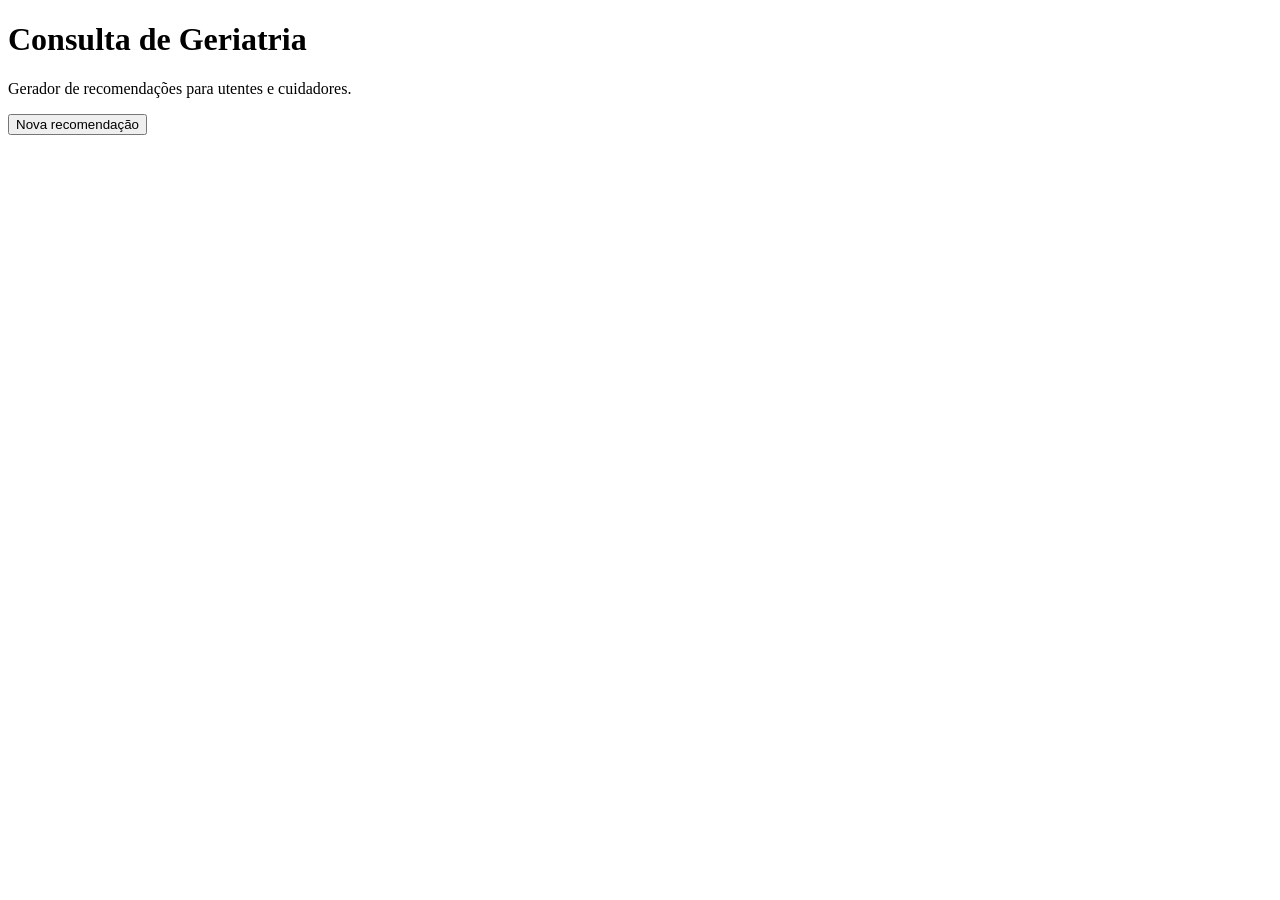
==== index.html @ 4fd85d4e "Primeira versão da aplicação" ====
<!DOCTYPE html>
<html lang="pt">
<head>
    <meta charset="UTF-8">
    <meta name="viewport" content="width=device-width, initial-scale=1.0">
    <title>Consulta de Geriatria</title>
</head>

<body>

<h1>Consulta de Geriatria</h1>

<p>
Gerador de recomendações para utentes e cuidadores.
</p>

<button>
Nova recomendação
</button>

</body>
</html>
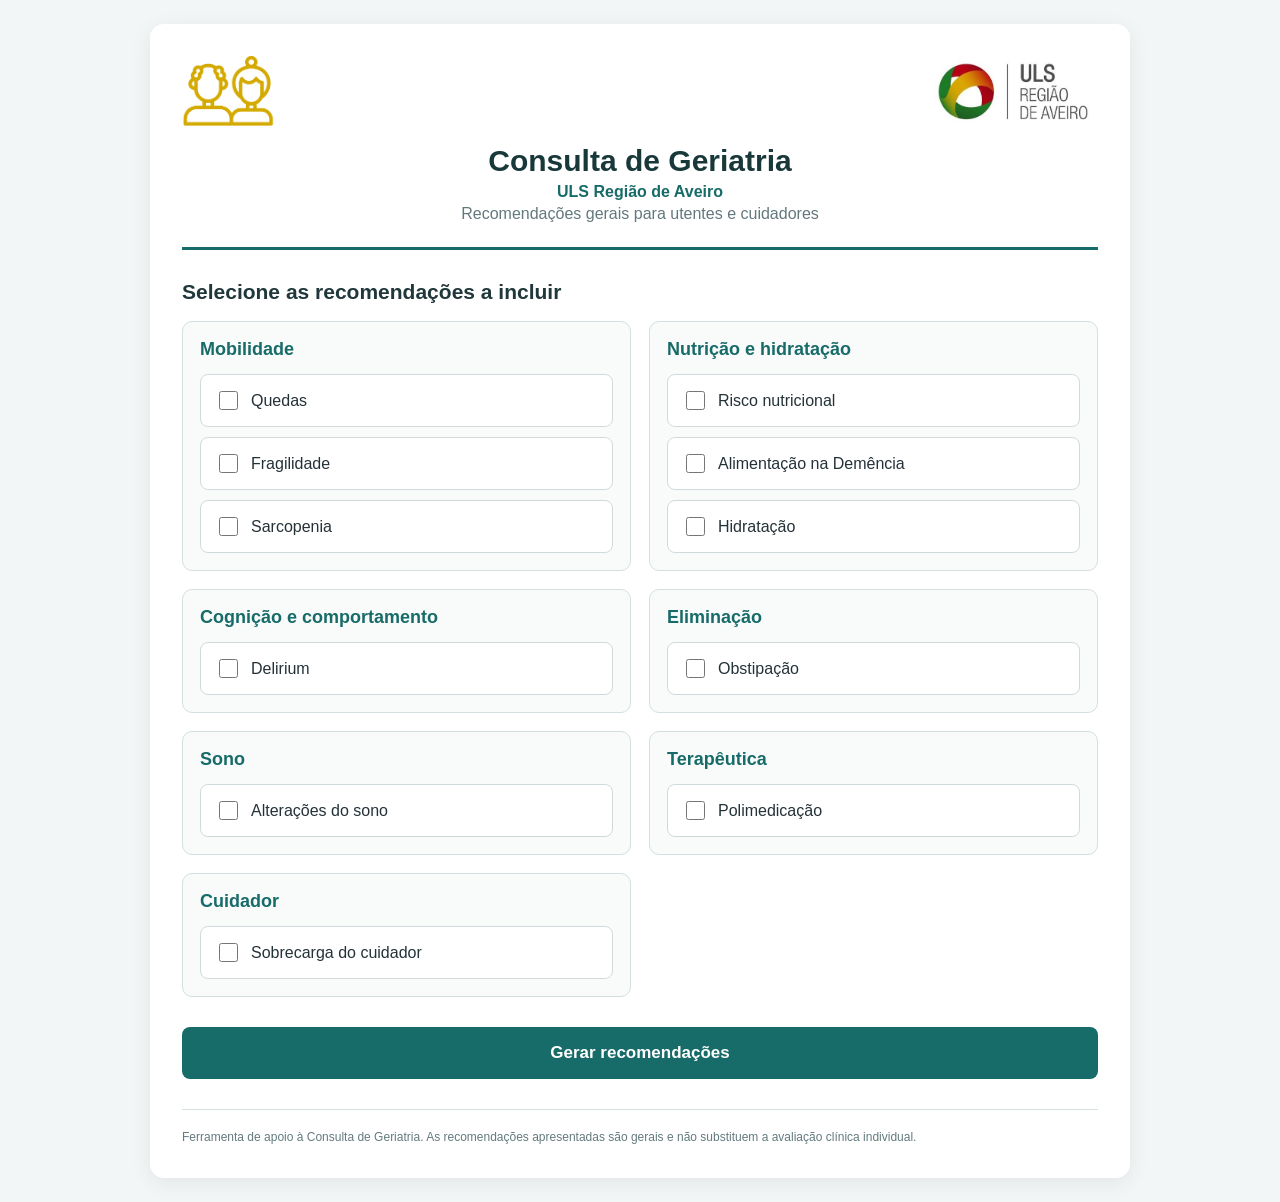
==== commit 9f1727ac: "Versão provisória 1.0" ====
--- a/index.html
+++ b/index.html
@@ -1,22 +1,268 @@
 <!DOCTYPE html>
-<html lang="pt">
+<html lang="pt-PT">
+
 <head>
-    <meta charset="UTF-8">
-    <meta name="viewport" content="width=device-width, initial-scale=1.0">
-    <title>Consulta de Geriatria</title>
+  <meta charset="UTF-8">
+
+  <meta
+    name="viewport"
+    content="width=device-width, initial-scale=1.0"
+  >
+
+  <title>Consulta de Geriatria — ULS Região de Aveiro</title>
+
+  <link rel="stylesheet" href="style.css">
 </head>
 
 <body>
 
-<h1>Consulta de Geriatria</h1>
-
-<p>
-Gerador de recomendações para utentes e cuidadores.
-</p>
-
-<button>
-Nova recomendação
-</button>
+  <main class="aplicacao">
+
+    <!-- CABEÇALHO DA APLICAÇÃO -->
+    
+<header class="cabecalho-app">
+
+  <div class="logos-app">
+
+    <img
+      src="imagens/geriatria-sem-texto.png"
+      alt="Consulta de Geriatria"
+      class="logo-consulta-app"
+    >
+
+    <img
+      src="imagens/logo-ulsra.jpg"
+      alt="ULS Região de Aveiro"
+      class="logo-ulsra-app"
+    >
+
+  </div>
+
+  <div class="texto-cabecalho-app">
+
+    <h1>Consulta de Geriatria</h1>
+
+    <p class="uls-texto">
+      ULS Região de Aveiro
+    </p>
+
+    <p class="subtitulo">
+      Recomendações gerais para utentes e cuidadores
+    </p>
+
+  </div>
+
+</header>
+
+
+    <!-- ZONA DE SELEÇÃO -->
+    <div class="zona-selecao">
+
+  
+      <section>
+
+        <h2>
+          Selecione as recomendações a incluir
+        </h2>
+
+
+        <div class="grelha-areas">
+
+          <!-- MOBILIDADE -->
+          <div class="area-selecao">
+
+            <h3>Mobilidade</h3>
+
+            <label class="tema-selecao">
+              <input
+                type="checkbox"
+                value="quedas"
+              >
+              <span>Quedas</span>
+            </label>
+
+            <label class="tema-selecao">
+              <input
+                type="checkbox"
+                value="fragilidade"
+              >
+              <span>Fragilidade</span>
+            </label>
+
+            <label class="tema-selecao">
+              <input
+                type="checkbox"
+                value="sarcopenia"
+              >
+              <span>Sarcopenia</span>
+            </label>
+
+          </div>
+
+
+          <!-- NUTRIÇÃO -->
+          <div class="area-selecao">
+
+            <h3>Nutrição e hidratação</h3>
+
+            <label class="tema-selecao">
+              <input
+                type="checkbox"
+                value="nutricao"
+              >
+              <span>Risco nutricional</span>
+            </label>
+
+            <label class="tema-selecao">
+    <input
+        type="checkbox"
+        value="alimentacao-demencia"
+    >
+    <span>Alimentação na Demência</span>
+</label>
+
+
+            <label class="tema-selecao">
+              <input
+                type="checkbox"
+                value="hidratacao"
+              >
+              <span>Hidratação</span>
+            </label>
+
+          </div>
+
+          <!-- COGNIÇÃO E COMPORTAMENTO -->
+<div class="area-selecao">
+
+  <h3>Cognição e comportamento</h3>
+
+  <label class="tema-selecao">
+    <input
+      type="checkbox"
+      value="delirium"
+    >
+    <span>Delirium</span>
+  </label>
+
+</div>
+
+          <!-- ELIMINAÇÃO -->
+          <div class="area-selecao">
+
+            <h3>Eliminação</h3>
+
+            <label class="tema-selecao">
+              <input
+                type="checkbox"
+                value="obstipacao"
+              >
+              <span>Obstipação</span>
+            </label>
+
+          </div>
+
+
+          <!-- SONO -->
+          <div class="area-selecao">
+
+            <h3>Sono</h3>
+
+            <label class="tema-selecao">
+              <input
+                type="checkbox"
+                value="sono"
+              >
+              <span>Alterações do sono</span>
+            </label>
+
+          </div>
+
+
+          <!-- TERAPÊUTICA -->
+          <div class="area-selecao">
+
+            <h3>Terapêutica</h3>
+
+            <label class="tema-selecao">
+              <input
+                type="checkbox"
+                value="polimedicacao"
+              >
+              <span>Polimedicação</span>
+            </label>
+
+          </div>
+
+
+          <!-- CUIDADOR -->
+          <div class="area-selecao">
+
+            <h3>Cuidador</h3>
+
+            <label class="tema-selecao">
+              <input
+                type="checkbox"
+                value="sobrecarga"
+              >
+              <span>Sobrecarga do cuidador</span>
+            </label>
+
+          </div>
+
+        </div>
+
+      </section>
+
+
+      <button
+        type="button"
+        id="gerar-recomendacoes"
+        class="botao-principal"
+      >
+        Gerar recomendações
+      </button>
+
+    </div>
+
+
+    <!-- DOCUMENTO GERADO -->
+    <section
+      id="resultado"
+      class="resultado oculto"
+    >
+
+      <div id="conteudo-recomendacoes"></div>
+
+      <div class="acoes-resultado">
+
+        <button
+          type="button"
+          id="imprimir"
+          class="botao-principal"
+        >
+          Imprimir / Guardar em PDF
+        </button>
+
+      </div>
+
+    </section>
+
+
+    <!-- RODAPÉ DA APP -->
+    <footer class="rodape-app">
+
+      Ferramenta de apoio à Consulta de Geriatria.
+      As recomendações apresentadas são gerais e não
+      substituem a avaliação clínica individual.
+
+    </footer>
+
+  </main>
+
+
+  <script src="script.js"></script>
 
 </body>
-</html>
+
+</html>
--- a/style.css
+++ b/style.css
@@ -0,0 +1,1086 @@
+/* ================================
+   CONFIGURAÇÃO GERAL
+================================ */
+
+* {
+  box-sizing: border-box;
+}
+
+body {
+  margin: 0;
+  padding: 24px;
+  background: #f2f6f6;
+  color: #243238;
+  font-family: Arial, Helvetica, sans-serif;
+}
+
+.aplicacao {
+  width: 100%;
+  max-width: 980px;
+  margin: 0 auto;
+  padding: 32px;
+  background: #ffffff;
+  border-radius: 14px;
+  box-shadow: 0 5px 22px rgba(0, 0, 0, 0.07);
+}
+
+
+/* ================================
+   CABEÇALHO DA APLICAÇÃO
+================================ */
+
+.cabecalho-app {
+  margin-bottom: 30px;
+  padding-bottom: 24px;
+
+  text-align: center;
+
+  border-bottom: 3px solid #176b68;
+}
+
+.logos-app {
+  display: flex;
+  align-items: center;
+  justify-content: space-between;
+
+  gap: 30px;
+
+  margin-bottom: 18px;
+}
+
+.logo-consulta-app {
+  width: 95px;
+  height: auto;
+}
+
+.logo-ulsra-app {
+  width: 170px;
+  max-height: 80px;
+
+  object-fit: contain;
+}
+
+.texto-cabecalho-app h1 {
+  margin: 0 0 5px;
+
+  font-size: 30px;
+
+  color: #18383a;
+}
+
+.uls-texto {
+  margin: 0 0 4px;
+
+  font-weight: bold;
+
+  color: #176b68;
+}
+
+.subtitulo {
+  margin: 0;
+
+  color: #63787d;
+}
+
+
+/* ================================
+   TÍTULOS
+================================ */
+
+section {
+  margin-bottom: 30px;
+}
+
+h2 {
+  margin: 0 0 17px;
+  font-size: 21px;
+  color: #20383b;
+}
+
+
+/* ================================
+   DESTINATÁRIO
+================================ */
+
+.opcoes-destinatario {
+  display: flex;
+  flex-wrap: wrap;
+  gap: 12px;
+}
+
+.opcao {
+  display: flex;
+  align-items: center;
+  gap: 10px;
+
+  min-width: 180px;
+
+  padding: 14px 18px;
+
+  background: #ffffff;
+
+  border: 1px solid #cad7da;
+  border-radius: 9px;
+
+  cursor: pointer;
+}
+
+.opcao:hover {
+  border-color: #176b68;
+  background: #f5fbfa;
+}
+
+
+/* ================================
+   ÁREAS DE SELEÇÃO
+================================ */
+
+.grelha-areas {
+  display: grid;
+  grid-template-columns: repeat(2, minmax(0, 1fr));
+  gap: 18px;
+}
+
+.area-selecao {
+  padding: 17px;
+
+  background: #f9fbfb;
+
+  border: 1px solid #d4dfe1;
+  border-radius: 10px;
+}
+
+.area-selecao h3 {
+  margin: 0 0 14px;
+
+  color: #176b68;
+  font-size: 18px;
+}
+
+.tema-selecao {
+  display: flex;
+  align-items: center;
+  gap: 10px;
+
+  margin-bottom: 10px;
+  padding: 13px 14px;
+
+  background: #ffffff;
+
+  border: 1px solid #d0dadd;
+  border-radius: 8px;
+
+  cursor: pointer;
+}
+
+.tema-selecao:last-child {
+  margin-bottom: 0;
+}
+
+.tema-selecao:hover {
+  border-color: #176b68;
+  background: #f5fbfa;
+}
+
+input[type="checkbox"],
+input[type="radio"] {
+  width: 19px;
+  height: 19px;
+
+  accent-color: #176b68;
+}
+
+
+/* ================================
+   BOTÕES
+================================ */
+
+.botao-principal {
+  width: 100%;
+
+  padding: 16px;
+
+  border: 0;
+  border-radius: 8px;
+
+  background: #176b68;
+  color: #ffffff;
+
+  font-size: 17px;
+  font-weight: bold;
+
+  cursor: pointer;
+}
+
+.botao-principal:hover {
+  background: #105653;
+}
+
+
+/* ================================
+   RESULTADO / DOCUMENTO
+================================ */
+
+.resultado {
+  margin-top: 34px;
+  padding: 30px;
+
+  border: 1px solid #d2dddf;
+  border-radius: 10px;
+
+  background: #ffffff;
+}
+
+.oculto {
+  display: none;
+}
+
+
+/* ================================
+   CABEÇALHO DO DOCUMENTO
+================================ */
+
+.cabecalho-documento {
+  margin-bottom: 26px;
+}
+
+.logotipos-documento {
+  display: flex;
+  justify-content: space-between;
+  align-items: center;
+
+  min-height: 70px;
+
+  margin-bottom: 12px;
+}
+
+.logo-consulta-documento {
+  width: 72px;
+  height: auto;
+}
+
+.logo-ulsra-documento {
+  width: 135px;
+  max-height: 62px;
+  object-fit: contain;
+}
+
+.titulo-documento {
+  margin: 0;
+
+  text-align: center;
+
+  color: #176b68;
+
+  font-size: 24px;
+}
+
+.identificacao-documento {
+  margin-top: 17px;
+
+  display: grid;
+  grid-template-columns: 1fr 1fr;
+
+  gap: 8px 24px;
+
+  padding: 14px 0;
+
+  border-top: 1px solid #cad8da;
+  border-bottom: 1px solid #cad8da;
+}
+
+.identificacao-documento p {
+  margin: 0;
+}
+
+
+/* ================================
+   ÁREAS DO DOCUMENTO
+================================ */
+
+.bloco-area {
+  margin-bottom: 28px;
+
+  break-inside: avoid;
+}
+
+.bloco-area h3 {
+  margin: 0 0 16px;
+
+  padding: 9px 14px;
+
+  color: white;
+  background: #176b68;
+
+  border-radius: 5px;
+
+  font-size: 18px;
+}
+
+.bloco-tema {
+  margin-bottom: 20px;
+}
+
+.bloco-tema h4 {
+  margin: 0 0 10px;
+
+  font-size: 17px;
+
+  color: #263238;
+}
+
+
+/* ================================
+   VISTOS NAS RECOMENDAÇÕES
+================================ */
+
+.bloco-tema ul {
+  margin: 0;
+
+  padding: 0;
+
+  list-style: none;
+}
+
+.bloco-tema li {
+  position: relative;
+
+  margin-bottom: 9px;
+
+  padding-left: 30px;
+
+  line-height: 1.5;
+}
+
+.bloco-tema li::before {
+  content: "✓";
+
+  position: absolute;
+
+  left: 4px;
+  top: 0;
+
+  color: #176b68;
+
+  font-size: 17px;
+  font-weight: bold;
+}
+
+
+/* ================================
+   RODAPÉ DO DOCUMENTO
+================================ */
+
+.rodape-documento {
+  margin-top: 32px;
+
+  padding-top: 16px;
+
+  border-top: 1px solid #cad8da;
+
+  color: #536a70;
+
+  font-size: 11px;
+
+  line-height: 1.5;
+}
+
+.rodape-documento-topo {
+  display: flex;
+  justify-content: space-between;
+  gap: 20px;
+}
+
+.numero-pagina {
+  white-space: nowrap;
+}
+
+.versao-documento {
+  margin-top: 8px;
+}
+
+
+/* ================================
+   OUTROS
+================================ */
+
+.acoes-resultado {
+  margin-top: 25px;
+}
+
+.rodape-app {
+  margin-top: 30px;
+
+  padding-top: 18px;
+
+  border-top: 1px solid #d4dfe1;
+
+  color: #647a7f;
+
+  font-size: 12px;
+
+  line-height: 1.5;
+}
+
+
+/* ================================
+   TABLET / TELEMÓVEL
+================================ */
+
+@media (max-width: 700px) {
+
+    .logos-app {
+  flex-direction: column;
+  gap: 14px;
+}
+
+.logo-ulsra-app {
+  width: 150px;
+}
+
+  body {
+    padding: 10px;
+  }
+
+  .aplicacao {
+    padding: 20px 15px;
+  }
+
+  .cabecalho-app {
+    flex-direction: column;
+    text-align: center;
+  }
+
+  .grelha-areas {
+    grid-template-columns: 1fr;
+  }
+
+  .opcao {
+    width: 100%;
+  }
+
+  .identificacao-documento {
+    grid-template-columns: 1fr;
+  }
+
+  .logotipos-documento {
+    flex-direction: column;
+    gap: 15px;
+  }
+
+}
+
+
+/* ================================
+   IMPRESSÃO / PDF
+================================ */
+
+@page {
+  size: A4;
+  margin: 16mm 15mm 18mm 15mm;
+}
+
+@media print {
+
+  body {
+    margin: 0;
+    padding: 0;
+
+    background: white;
+
+    color: black;
+  }
+
+  .aplicacao {
+    width: 100%;
+    max-width: none;
+
+    margin: 0;
+    padding: 0;
+
+    box-shadow: none;
+  }
+
+  .cabecalho-app,
+  .zona-selecao,
+  #gerar-recomendacoes,
+  .acoes-resultado,
+  .rodape-app {
+    display: none !important;
+  }
+
+  #resultado {
+    display: block !important;
+
+    margin: 0;
+    padding: 0;
+
+    border: 0;
+  }
+
+  .bloco-area {
+    break-inside: avoid;
+  }
+
+  .bloco-tema {
+    break-inside: avoid;
+  }
+
+  .titulo-documento,
+  .bloco-area h3 {
+    print-color-adjust: exact;
+    -webkit-print-color-adjust: exact;
+  }
+/* Melhor distribuição do conteúdo pelas páginas */
+
+.bloco-area {
+  break-inside: auto;
+  page-break-inside: auto;
+  margin-bottom: 14px;
+}
+
+.bloco-tema {
+  break-inside: auto;
+  page-break-inside: auto;
+  margin-bottom: 14px;
+}
+
+.explicacao-tema {
+  break-inside: avoid;
+  page-break-inside: avoid;
+  margin-bottom: 12px;
+}
+
+.secao-tema {
+  break-inside: avoid;
+  page-break-inside: avoid;
+  margin-bottom: 10px;
+  padding-bottom: 8px;
+}
+
+.bloco-area h3,
+.titulo-tema-principal,
+.subtitulo-tema,
+.secao-tema h5 {
+  break-after: avoid;
+  page-break-after: avoid;
+}
+
+.bloco-tema li {
+  margin-bottom: 4px;
+  line-height: 1.35;
+}
+
+.secao-tema li {
+  margin-bottom: 4px;
+  line-height: 1.35;
+}
+
+.objetivos-documento {
+  break-inside: avoid;
+  page-break-inside: avoid;
+}
+
+.rodape-documento {
+  break-inside: avoid;
+  page-break-inside: avoid;
+}
+#resultado {
+  font-size: 12.5px;
+  line-height: 1.3;
+}
+
+.cabecalho-documento {
+  margin-bottom: 14px;
+}
+
+.logotipos-documento {
+  min-height: 48px;
+  margin-bottom: 6px;
+}
+
+.logo-consulta-documento {
+  width: 55px;
+}
+
+.logo-ulsra-documento {
+  width: 105px;
+  max-height: 48px;
+}
+
+.titulo-documento {
+  font-size: 18px;
+  margin-bottom: 6px;
+}
+
+.identificacao-documento {
+  padding: 7px 0;
+  gap: 4px 18px;
+}
+
+.bloco-area {
+  margin-bottom: 10px;
+}
+
+.bloco-area h3 {
+  padding: 5px 9px;
+  margin-bottom: 8px;
+  font-size: 14px;
+}
+
+.titulo-tema-principal {
+  font-size: 16px;
+  margin-bottom: 8px;
+}
+
+.explicacao-tema {
+  padding: 8px 10px;
+  margin-bottom: 8px;
+}
+
+.explicacao-tema p {
+  margin: 4px 0 0;
+  line-height: 1.3;
+}
+
+.subtitulo-tema {
+  margin: 10px 0 7px;
+  font-size: 15px;
+}
+
+.secao-tema {
+  margin-bottom: 6px;
+  padding-bottom: 5px;
+}
+
+.secao-tema h5 {
+  margin-bottom: 4px;
+  font-size: 13px;
+}
+
+.secao-tema li {
+  margin-bottom: 2px;
+  padding-left: 22px;
+  line-height: 1.3;
+}
+
+.rodape-documento {
+  margin-top: 12px;
+  padding-top: 8px;
+}
+
+.objetivos-documento {
+  margin-top: 12px;
+}
+#resultado {
+  font-size: 12.5px;
+  line-height: 1.3;
+}
+
+.cabecalho-documento {
+  margin-bottom: 14px;
+}
+
+.logotipos-documento {
+  min-height: 48px;
+  margin-bottom: 6px;
+}
+
+.logo-consulta-documento {
+  width: 55px;
+}
+
+.logo-ulsra-documento {
+  width: 105px;
+  max-height: 48px;
+}
+
+.titulo-documento {
+  font-size: 18px;
+  margin-bottom: 6px;
+}
+
+.identificacao-documento {
+  padding: 7px 0;
+}
+
+.bloco-area {
+  margin-bottom: 10px;
+}
+
+.bloco-area h3 {
+  padding: 5px 9px;
+  margin-bottom: 8px;
+  font-size: 14px;
+}
+
+.titulo-tema-principal {
+  font-size: 16px;
+  margin-bottom: 7px;
+}
+
+.explicacao-tema {
+  padding: 8px 10px;
+  margin-bottom: 8px;
+}
+
+.subtitulo-tema {
+  margin: 9px 0 6px;
+  font-size: 14px;
+}
+
+.secao-tema {
+  margin-bottom: 5px;
+  padding-bottom: 4px;
+}
+
+.secao-tema h5 {
+  margin-bottom: 3px;
+  font-size: 13px;
+}
+
+.secao-tema li {
+  margin-bottom: 2px;
+  line-height: 1.25;
+}
+
+.rodape-documento {
+  margin-top: 10px;
+  padding-top: 7px;
+}
+/* =========================================
+   MODO COMPACTO - 2 OU MAIS TEMAS
+========================================= */
+
+/* =========================================
+   MODO COMPACTO PARA IMPRESSÃO
+   ========================================= */
+
+.tema-compacto {
+  display: block !important;
+  column-count: 2;
+  column-gap: 18px;
+}
+
+/* Títulos ficam sempre a toda a largura */
+.tema-compacto > .titulo-tema-principal,
+.tema-compacto > .explicacao-tema,
+.tema-compacto > .subtitulo-tema {
+  column-span: all;
+}
+
+/* Cada secção mantém-se junta */
+.tema-compacto > .secao-tema {
+  display: inline-block;
+  width: 100%;
+  box-sizing: border-box;
+
+  break-inside: avoid;
+  page-break-inside: avoid;
+
+  margin: 0 0 8px;
+  padding: 5px 0 7px;
+}
+
+/* Alertas */
+.tema-compacto > .secao-alerta {
+  background: #fff7f3;
+  border-left: 4px solid #b65c39;
+  padding: 8px 10px;
+  border-radius: 4px;
+}
+
+/* Checklist */
+.tema-compacto > .secao-checklist {
+  background: #f3f8f6;
+  border-left: 4px solid #176b68;
+  padding: 8px 10px;
+  border-radius: 4px;
+}
+
+/* Na checklist queremos apenas o quadrado */
+.tema-compacto > .secao-checklist li::before {
+  content: none !important;
+}
+
+.tema-compacto > .secao-checklist li {
+  padding-left: 0;
+}
+
+/* Não deixar Objetivos sozinho no fundo da página */
+.objetivos-documento {
+  break-inside: avoid !important;
+  page-break-inside: avoid !important;
+  margin-top: 12px;
+}
+
+/* Títulos ocupam sempre a largura total */
+.tema-compacto > .titulo-tema-principal,
+.tema-compacto > .explicacao-tema,
+.tema-compacto > .subtitulo-tema {
+  grid-column: 1 / -1;
+}
+
+/* Cada pequena secção ocupa uma coluna */
+.tema-compacto > .secao-tema {
+  margin: 0 0 6px;
+  padding: 5px 0 7px;
+}
+
+/* Alertas ocupam toda a largura */
+.tema-compacto > .secao-alerta {
+  grid-column: 1 / -1;
+}
+
+/* Checklist também ocupa toda a largura */
+.tema-compacto > .secao-checklist {
+  grid-column: 1 / -1;
+}
+/* Permitir que a checklist aproveite o espaço restante da página */
+
+.tema-compacto > .secao-checklist {
+  grid-column: 1 / -1;
+
+  break-inside: auto !important;
+  page-break-inside: auto !important;
+}
+
+.tema-compacto > .secao-checklist h5 {
+  break-after: avoid;
+  page-break-after: avoid;
+}
+
+.tema-compacto > .secao-checklist li {
+  break-inside: avoid;
+  page-break-inside: avoid;
+}
+/* ALERTA + CHECKLIST LADO A LADO NO MODO COMPACTO */
+
+.tema-compacto > .secao-alerta {
+  grid-column: auto;
+  background: #fff7f3;
+  border-left: 4px solid #b65c39;
+  padding: 8px 10px;
+  border-radius: 4px;
+}
+
+.tema-compacto > .secao-checklist {
+  grid-column: auto;
+  background: #f3f8f6;
+  border-left: 4px solid #176b68;
+  padding: 8px 10px;
+  border-radius: 4px;
+
+  break-inside: avoid !important;
+  page-break-inside: avoid !important;
+}
+
+.tema-compacto > .secao-alerta h5 {
+  color: #9b4d32;
+}
+
+.tema-compacto > .secao-checklist h5 {
+  color: #176b68;
+}
+
+/* retirar o visto automático da checklist */
+.tema-compacto > .secao-checklist li::before {
+  content: none !important;
+}
+
+.tema-compacto > .secao-checklist li {
+  padding-left: 0;
+}
+/* Evitar que um novo tema comece sozinho no fim da página */
+
+.bloco-area > h3 {
+  break-after: avoid;
+  page-break-after: avoid;
+}
+
+.bloco-tema > .titulo-tema-principal,
+.bloco-tema > .subtitulo-tema {
+  break-after: avoid;
+  page-break-after: avoid;
+}
+
+/* Mantém o início do tema junto */
+.bloco-tema > .subtitulo-tema + .secao-tema {
+  break-before: avoid;
+  page-break-before: avoid;
+}
+
+/* Evitar títulos isolados */
+.bloco-area,
+.bloco-tema {
+  orphans: 3;
+  widows: 3;
+}
+@media print {
+  .bloco-area {
+    break-inside: auto;
+  }
+
+  .bloco-area > h3 {
+    break-after: avoid;
+  }
+
+  .bloco-area > h3 + .bloco-tema {
+    break-before: avoid;
+  }
+}
+/* Evitar título de tema isolado no fim da página */
+
+.bloco-tema-completo > .titulo-tema-principal,
+.bloco-tema-completo > .subtitulo-tema {
+  break-after: avoid-page !important;
+  page-break-after: avoid !important;
+}
+
+.bloco-tema-completo > .subtitulo-tema + .secao-tema {
+  break-before: avoid-page !important;
+  page-break-before: avoid !important;
+}
+
+/* O início do tema deve ficar junto */
+.bloco-tema-completo {
+  orphans: 4;
+  widows: 4;
+}
+.area-eliminacao,
+.area-cognicao {
+  break-before: page;
+  page-break-before: always;
+}
+}
+
+/* =========================================
+   TEMAS CLÍNICOS COMPLETOS
+========================================= */
+
+.titulo-tema-principal {
+  margin: 0 0 16px;
+
+  color: #18383a;
+
+  font-size: 21px;
+}
+
+.explicacao-tema {
+  margin-bottom: 20px;
+
+  padding: 15px 17px;
+
+  background: #f4f8f8;
+
+  border-left: 4px solid #176b68;
+
+  border-radius: 4px;
+}
+
+.explicacao-tema strong {
+  color: #176b68;
+
+  font-size: 16px;
+}
+
+.explicacao-tema p {
+  margin: 8px 0 0;
+
+  line-height: 1.5;
+}
+
+.subtitulo-tema {
+  margin: 22px 0 16px;
+
+  color: #176b68;
+
+  font-size: 18px;
+}
+
+.secao-tema {
+  margin-bottom: 18px;
+
+  padding-bottom: 15px;
+
+  border-bottom: 1px solid #e0e7e8;
+}
+
+.secao-tema:last-child {
+  border-bottom: 0;
+}
+
+.secao-tema h5 {
+  margin: 0 0 9px;
+
+  color: #263238;
+
+  font-size: 16px;
+}
+
+.secao-tema ul {
+  margin: 0;
+
+  padding: 0;
+
+  list-style: none;
+}
+
+.secao-tema li {
+  position: relative;
+
+  margin-bottom: 7px;
+
+  padding-left: 28px;
+
+  line-height: 1.45;
+}
+
+.secao-tema li::before {
+  content: "✓";
+
+  position: absolute;
+
+  left: 3px;
+
+  color: #176b68;
+
+  font-weight: bold;
+}
+
+
+/* ALERTAS */
+
+.secao-alerta {
+  margin-top: 20px;
+
+  padding: 14px 16px;
+
+  background: #fff8f4;
+
+  border-left: 4px solid #b65c39;
+
+  border-bottom: 0;
+
+  border-radius: 4px;
+}
+
+.secao-alerta h5 {
+  color: #8d452c;
+}
+
+.secao-alerta li::before {
+  color: #b65c39;
+}
+
+@page {
+  size: A4;
+  margin: 18mm 15mm 18mm 15mm;
+
+
+  @bottom-right {
+    content: "Página " counter(page) " de " counter(pages);
+    font-size: 9pt;
+    color: #4f6f73;
+  }
+}
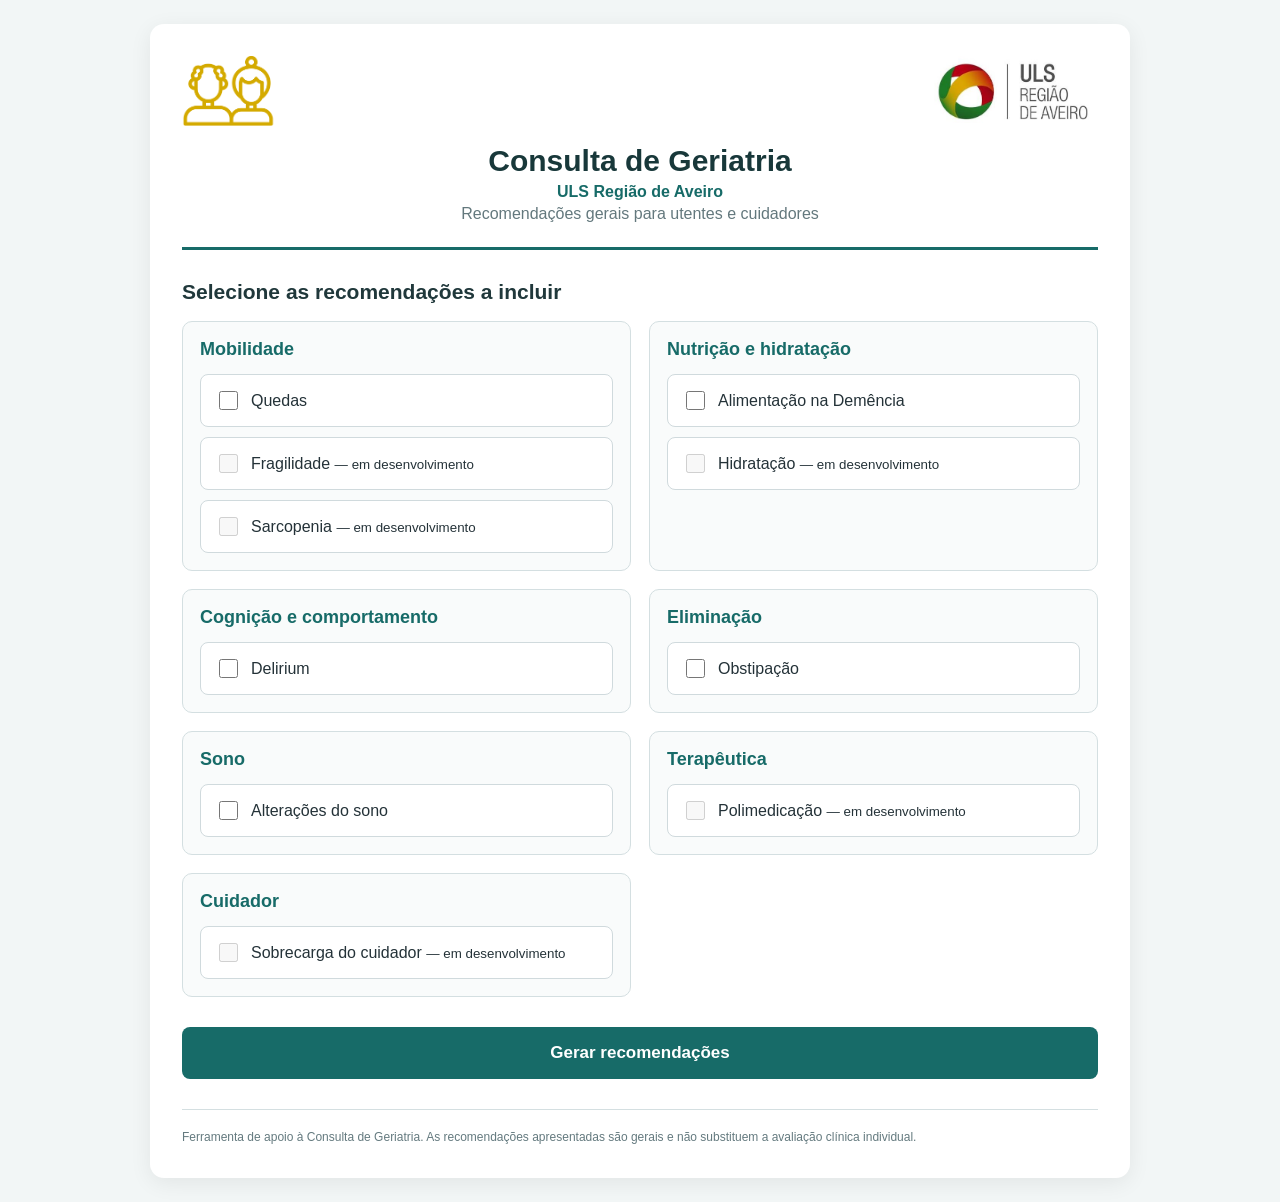
==== commit acc3e9c7: "Adicionada higiene do sono" ====
--- a/index.html
+++ b/index.html
@@ -81,21 +81,23 @@
               <span>Quedas</span>
             </label>
 
-            <label class="tema-selecao">
-              <input
-                type="checkbox"
-                value="fragilidade"
-              >
-              <span>Fragilidade</span>
-            </label>
-
-            <label class="tema-selecao">
-              <input
-                type="checkbox"
-                value="sarcopenia"
-              >
-              <span>Sarcopenia</span>
-            </label>
+            <label class="tema-selecao tema-indisponivel">
+  <input
+    type="checkbox"
+    value="fragilidade"
+    disabled
+  >
+  <span>Fragilidade <small>— em desenvolvimento</small></span>
+</label>
+
+            <label class="tema-selecao tema-indisponivel">
+  <input
+    type="checkbox"
+    value="sarcopenia"
+    disabled
+  >
+  <span>Sarcopenia <small>— em desenvolvimento</small></span>
+</label>
 
           </div>
 
@@ -104,14 +106,6 @@
           <div class="area-selecao">
 
             <h3>Nutrição e hidratação</h3>
-
-            <label class="tema-selecao">
-              <input
-                type="checkbox"
-                value="nutricao"
-              >
-              <span>Risco nutricional</span>
-            </label>
 
             <label class="tema-selecao">
     <input
@@ -122,13 +116,14 @@
 </label>
 
 
-            <label class="tema-selecao">
-              <input
-                type="checkbox"
-                value="hidratacao"
-              >
-              <span>Hidratação</span>
-            </label>
+            <label class="tema-selecao tema-indisponivel">
+  <input
+    type="checkbox"
+    value="hidratacao"
+    disabled
+  >
+  <span>Hidratação <small>— em desenvolvimento</small></span>
+</label>
 
           </div>
 
@@ -184,13 +179,14 @@
 
             <h3>Terapêutica</h3>
 
-            <label class="tema-selecao">
-              <input
-                type="checkbox"
-                value="polimedicacao"
-              >
-              <span>Polimedicação</span>
-            </label>
+            <label class="tema-selecao tema-indisponivel">
+  <input
+    type="checkbox"
+    value="polimedicacao"
+    disabled
+  >
+  <span>Polimedicação <small>— em desenvolvimento</small></span>
+</label>
 
           </div>
 
@@ -200,13 +196,14 @@
 
             <h3>Cuidador</h3>
 
-            <label class="tema-selecao">
-              <input
-                type="checkbox"
-                value="sobrecarga"
-              >
-              <span>Sobrecarga do cuidador</span>
-            </label>
+            <label class="tema-selecao tema-indisponivel">
+  <input
+    type="checkbox"
+    value="sobrecarga"
+    disabled
+  >
+  <span>Sobrecarga do cuidador <small>— em desenvolvimento</small></span>
+</label>
 
           </div>
 
--- a/style.css
+++ b/style.css
@@ -948,7 +948,8 @@
   widows: 4;
 }
 .area-eliminacao,
-.area-cognicao {
+.area-cognicao,
+.area-sono {
   break-before: page;
   page-break-before: always;
 }
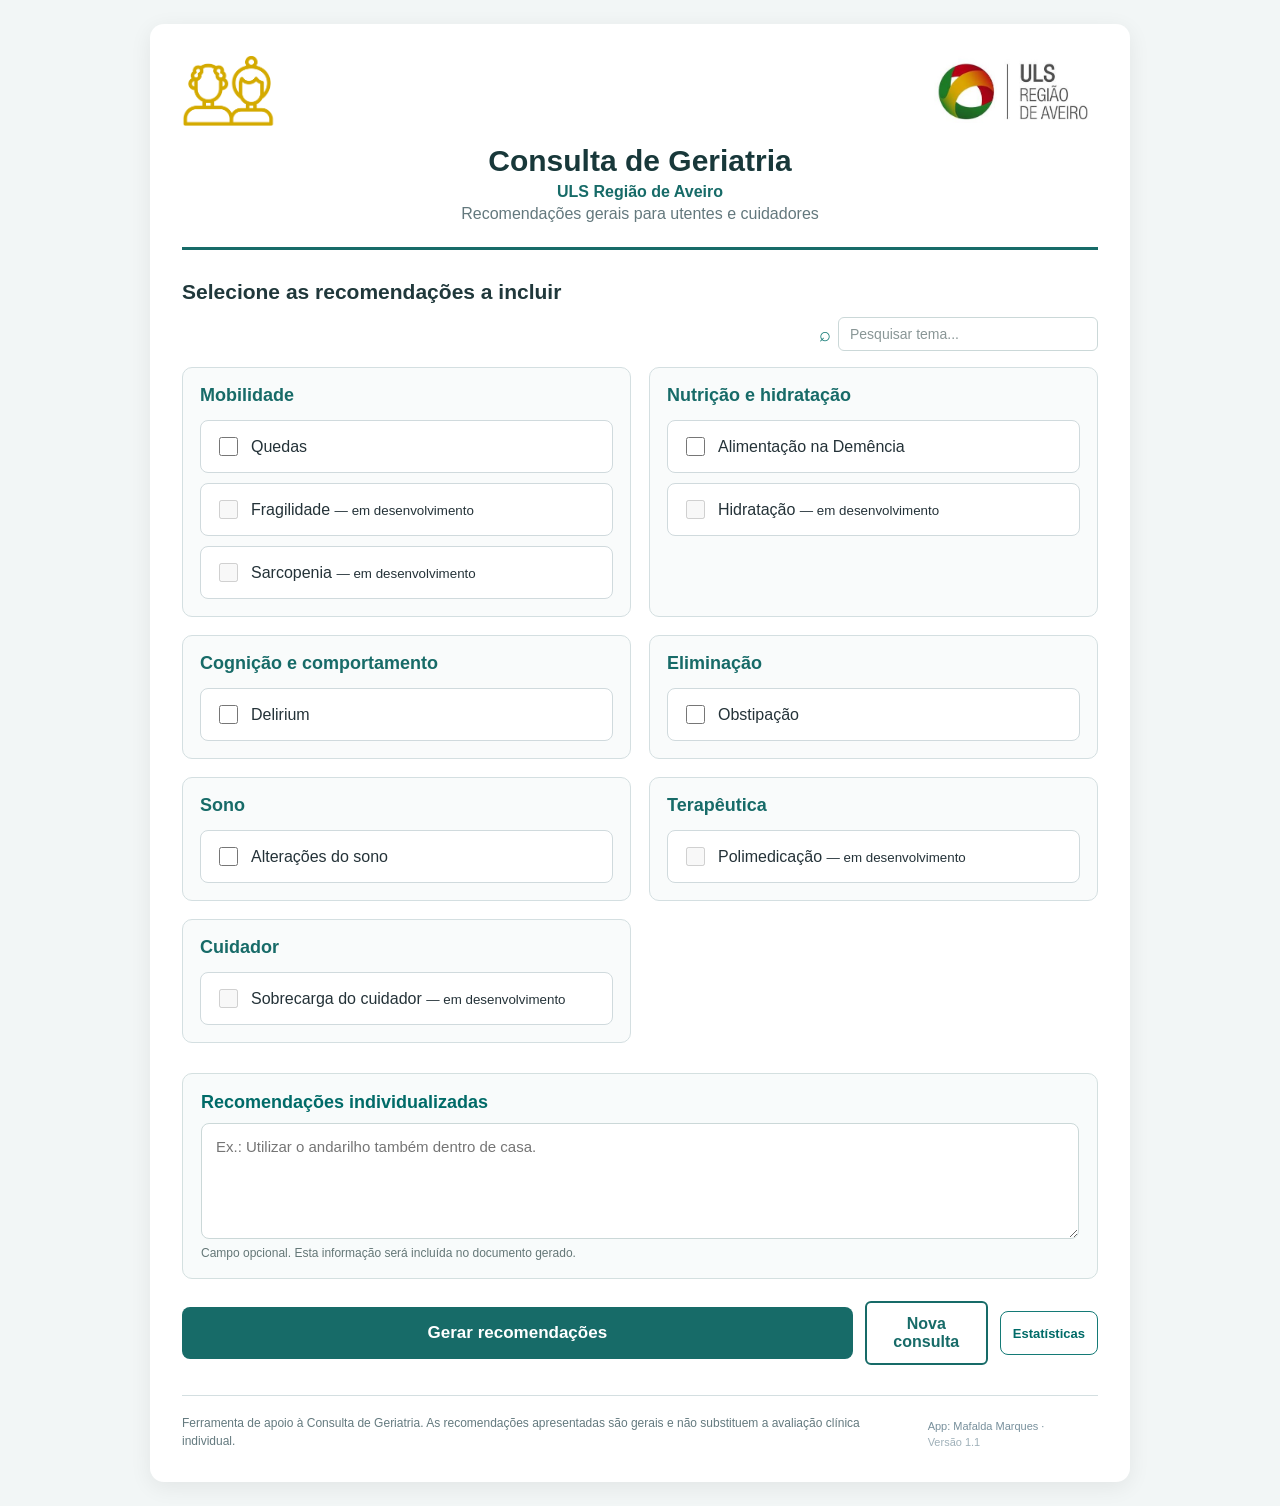
==== commit 7b1999c7: "Versão 1.1 - PWA, estatísticas e melhorias de impressão" ====
--- a/index.html
+++ b/index.html
@@ -8,6 +8,13 @@
     name="viewport"
     content="width=device-width, initial-scale=1.0"
   >
+  <link rel="manifest" href="manifest.webmanifest">
+  <link rel="icon" type="image/png" href="imagens/icon-192.png">
+
+  <meta
+    name="theme-color"
+    content="#147a76"
+  >
 
   <title>Consulta de Geriatria — ULS Região de Aveiro</title>
 
@@ -16,7 +23,11 @@
 
 <body>
 
-  <main class="aplicacao">
+  <a class="saltar-conteudo" href="#conteudo-principal">
+  Saltar para o conteúdo principal
+</a>
+
+ <main class="aplicacao" id="conteudo-principal">
 
     <!-- CABEÇALHO DA APLICAÇÃO -->
     
@@ -65,6 +76,18 @@
           Selecione as recomendações a incluir
         </h2>
 
+<div class="pesquisa-temas">
+
+  <span class="icone-pesquisa">⌕</span>
+
+  <input
+    type="search"
+    id="pesquisa-temas"
+    placeholder="Pesquisar tema..."
+    aria-label="Pesquisar tema"
+  >
+
+</div>
 
         <div class="grelha-areas">
 
@@ -86,6 +109,8 @@
     type="checkbox"
     value="fragilidade"
     disabled
+    aria-disabled="true"
+aria-label="Fragilidade — em desenvolvimento"
   >
   <span>Fragilidade <small>— em desenvolvimento</small></span>
 </label>
@@ -95,6 +120,8 @@
     type="checkbox"
     value="sarcopenia"
     disabled
+    aria-disabled="true"
+aria-label="Sarcopenia — em desenvolvimento"
   >
   <span>Sarcopenia <small>— em desenvolvimento</small></span>
 </label>
@@ -121,6 +148,8 @@
     type="checkbox"
     value="hidratacao"
     disabled
+    aria-disabled="true"
+aria-label="Hidratação — em desenvolvimento"
   >
   <span>Hidratação <small>— em desenvolvimento</small></span>
 </label>
@@ -184,6 +213,8 @@
     type="checkbox"
     value="polimedicacao"
     disabled
+    aria-disabled="true"
+aria-label="Polimedicaçao — em desenvolvimento"
   >
   <span>Polimedicação <small>— em desenvolvimento</small></span>
 </label>
@@ -201,6 +232,8 @@
     type="checkbox"
     value="sobrecarga"
     disabled
+    aria-disabled="true"
+aria-label="Sobrecarga — em desenvolvimento"
   >
   <span>Sobrecarga do cuidador <small>— em desenvolvimento</small></span>
 </label>
@@ -211,14 +244,52 @@
 
       </section>
 
-
-      <button
-        type="button"
-        id="gerar-recomendacoes"
-        class="botao-principal"
-      >
-        Gerar recomendações
-      </button>
+      <div class="recomendacao-individual">
+
+  <label for="recomendacao-individual">
+    Recomendações individualizadas
+  </label>
+
+  <textarea
+    id="recomendacao-individual"
+    rows="4"
+    placeholder="Ex.: Utilizar o andarilho também dentro de casa."
+    aria-describedby="ajuda-recomendacao-individual"
+  ></textarea>
+
+  <small id="ajuda-recomendacao-individual">
+    Campo opcional. Esta informação será incluída no documento gerado.
+  </small>
+
+</div>
+
+      <div class="acoes-selecao">
+
+  <button
+    type="button"
+    id="gerar-recomendacoes"
+    class="botao-principal"
+  >
+    Gerar recomendações
+  </button>
+
+  <button
+    type="button"
+    id="nova-consulta"
+    class="botao-secundario"
+  >
+    Nova consulta
+  </button>
+
+  <button
+  type="button"
+  id="abrir-estatisticas"
+  class="botao-estatisticas"
+>
+  Estatísticas
+</button>
+
+</div>
 
     </div>
 
@@ -227,36 +298,156 @@
     <section
       id="resultado"
       class="resultado oculto"
-    >
+      aria-live="polite"
+    >
+
+    <div class="modo-visualizacao">
+  <button
+    type="button"
+    id="modo-ecra"
+    class="modo-ativo"
+  >
+    Modo ecrã
+  </button>
+
+  <button
+    type="button"
+    id="modo-impressao"
+  >
+    Modo impressão
+  </button>
+</div>
 
       <div id="conteudo-recomendacoes"></div>
 
       <div class="acoes-resultado">
 
-        <button
-          type="button"
-          id="imprimir"
-          class="botao-principal"
-        >
-          Imprimir / Guardar em PDF
-        </button>
-
-      </div>
+  <button
+    type="button"
+    id="imprimir"
+    class="botao-principal"
+  >
+    Imprimir / Guardar em PDF
+  </button>
+
+  <button
+    type="button"
+    id="nova-consulta-resultado"
+    class="botao-secundario"
+  >
+    Nova consulta
+  </button>
+
+</div>
 
     </section>
 
+    <section
+  id="painel-estatisticas"
+  class="painel-estatisticas oculto"
+  aria-labelledby="titulo-estatisticas"
+>
+
+  <div class="cabecalho-estatisticas">
+    <h2 id="titulo-estatisticas">
+      Estatísticas da aplicação
+    </h2>
+
+    <div class="estat-periodo">
+  <label for="estat-filtro-periodo">Período:</label>
+
+  <select id="estat-filtro-periodo">
+    <option value="mes-atual">Este mês</option>
+    <option value="mes-anterior">Mês anterior</option>
+    <option value="ano-atual">Este ano</option>
+    <option value="total">Total</option>
+  </select>
+</div>
+
+    <button
+      type="button"
+      id="fechar-estatisticas"
+      class="fechar-estatisticas"
+      aria-label="Fechar estatísticas"
+    >
+      ×
+    </button>
+  </div>
+
+  <div class="resumo-estatisticas">
+
+    <div class="cartao-estatistica">
+      <span class="valor-estatistica" id="estat-total">0</span>
+      <span class="rotulo-estatistica">Documentos gerados</span>
+    </div>
+
+    <div class="cartao-estatistica">
+      <span class="valor-estatistica" id="estat-mes">0</span>
+      <span class="rotulo-estatistica">Dias com utilização</span>
+    </div>
+
+    <div class="cartao-estatistica">
+      <span class="valor-estatistica" id="estat-individualizadas">0</span>
+      <span class="rotulo-estatistica">Com recomendações individualizadas</span>
+    </div>
+
+    <div class="cartao-estatistica">
+      <span class="valor-estatistica" id="estat-tema-top">—</span>
+      <span class="rotulo-estatistica">Tema mais utilizado</span>
+    </div>
+
+  </div>
+
+  <div class="ranking-estatisticas">
+    <h3>Temas mais utilizados</h3>
+    <div id="lista-temas-estatisticas"></div>
+  </div>
+
+  <p class="nota-estatisticas">
+    Dados anónimos guardados apenas neste dispositivo.
+  </p>
+
+  <button
+  type="button"
+  id="limpar-estatisticas"
+  class="botao-limpar-estatisticas"
+>
+  Limpar dados de teste
+</button>
+
+</section>
 
     <!-- RODAPÉ DA APP -->
-    <footer class="rodape-app">
-
-      Ferramenta de apoio à Consulta de Geriatria.
-      As recomendações apresentadas são gerais e não
-      substituem a avaliação clínica individual.
-
-    </footer>
+
+   <footer class="rodape-app">
+  <span>
+    Ferramenta de apoio à Consulta de Geriatria.
+    As recomendações apresentadas são gerais e não
+    substituem a avaliação clínica individual.
+  </span>
+
+   <span class="credito-app">
+    App: Mafalda Marques · <span id="versao-app"></span>
+  </span>
+</footer>
 
   </main>
 
+  <div
+  id="aviso-atualizacao"
+  class="aviso-atualizacao oculto"
+  role="status"
+  aria-live="polite"
+>
+  <span>Está disponível uma nova versão da aplicação.</span>
+
+  <button
+    type="button"
+    id="botao-atualizar-app"
+  >
+    Atualizar agora
+  </button>
+</div>
 
   <script src="script.js"></script>
 
--- a/style.css
+++ b/style.css
@@ -470,6 +470,211 @@
 
 }
 
+/* ===============================
+   MODO DE VISUALIZAÇÃO
+   =============================== */
+
+.modo-visualizacao {
+  display: flex;
+  justify-content: flex-end;
+  align-items: center;
+
+  margin-bottom: 16px;
+}
+
+.modo-visualizacao button {
+  padding: 7px 13px;
+
+  font-family: inherit;
+  font-size: 13px;
+  font-weight: 600;
+
+  color: #147a76;
+  background: #ffffff;
+
+  border: 1px solid #147a76;
+
+  cursor: pointer;
+  transition: all 0.2s;
+}
+
+/* arredondamento apenas nas extremidades */
+.modo-visualizacao button:first-child {
+  border-radius: 6px 0 0 6px;
+}
+
+.modo-visualizacao button:last-child {
+  border-radius: 0 6px 6px 0;
+  border-left: 0;
+}
+
+/* opção atualmente selecionada */
+.modo-visualizacao button.modo-ativo {
+  color: #ffffff;
+  background: #147a76;
+}
+
+.modo-visualizacao button:hover:not(.modo-ativo) {
+  background: #f1f8f7;
+}
+
+/* ===============================
+   MODOS DE VISUALIZAÇÃO
+=============================== */
+
+/* Modo ecrã */
+body:not(.modo-impressao) #resultado {
+  max-width: 1100px;
+  margin: 0 auto;
+}
+
+/* Pré-visualização de impressão */
+body.modo-impressao {
+  background: #e9edef;
+}
+
+body.modo-impressao #resultado {
+  width: 210mm;
+  max-width: 210mm;
+  margin: 25px auto;
+  padding: 16mm 15mm 18mm 15mm;
+  box-sizing: border-box;
+  background: white;
+  box-shadow: 0 2px 12px rgba(0, 0, 0, 0.15);
+}
+/* No modo impressão, esconder ações da aplicação */
+body.modo-impressao .acoes-resultado {
+  display: none;
+}
+/* ===============================
+   RODAPÉ DO DOCUMENTO + QR CODE
+   =============================== */
+
+.rodape-documento {
+  display: flex;
+  justify-content: space-between;
+  align-items: flex-end;
+  gap: 24px;
+  margin-top: 14px;
+}
+
+.rodape-creditos {
+  flex: 1;
+  min-width: 0;
+}
+
+.rodape-qr {
+  display: flex;
+  align-items: center;
+  justify-content: flex-end;
+  gap: 10px;
+  margin-left: auto;
+  text-align: right;
+}
+
+.qr-texto {
+  display: flex;
+  flex-direction: column;
+  gap: 3px;
+  max-width: 180px;
+  font-size: 11px;
+  line-height: 1.3;
+  color: #4f6666;
+}
+
+.qr-texto strong {
+  color: #176b68;
+  font-size: 12px;
+}
+
+.qr-code {
+  width: 72px;
+  height: 72px;
+  flex: 0 0 72px;
+}
+
+.rodape-qr.oculto {
+  display: none;
+}
+
+/* ===============================
+   RECOMENDAÇÕES INDIVIDUALIZADAS
+   =============================== */
+
+.recomendacao-individual {
+  margin-top: 24px;
+  margin-bottom: 22px;
+  padding: 18px;
+  border: 1px solid #d4e0e0;
+  border-radius: 10px;
+  background: #f8fbfb;
+}
+
+.recomendacao-individual label {
+  display: block;
+  margin-bottom: 10px;
+  font-size: 18px;
+  font-weight: 700;
+  color: #006b68;
+}
+
+.recomendacao-individual textarea {
+  display: block;
+  width: 100%;
+  min-height: 90px;
+  box-sizing: border-box;
+  padding: 12px 14px;
+  border: 1px solid #cbd8d8;
+  border-radius: 8px;
+  background: #ffffff;
+  font-family: inherit;
+  font-size: 15px;
+  line-height: 1.5;
+  color: #173333;
+  resize: vertical;
+}
+
+.recomendacao-individual textarea:focus {
+  outline: none;
+  border-color: #147a76;
+}
+
+.recomendacao-individual small {
+  display: block;
+  margin-top: 7px;
+  font-size: 12px;
+  color: #647777;
+}
+
+/* ===============================
+   BLOCO INDIVIDUALIZADO - DOCUMENTO
+   =============================== */
+
+.bloco-individualizado {
+  margin-top: 16px;
+  margin-bottom: 18px;
+  padding-left: 12px;
+  border-left: 4px solid #147a76;
+}
+
+.bloco-individualizado h3 {
+  margin: 0 0 9px 0;
+  color: #006b68;
+  font-size: 17px;
+  font-weight: 700;
+}
+
+.texto-individualizado {
+  display: flex;
+  flex-direction: column;
+  gap: 6px;
+  line-height: 1.45;
+}
+
+.texto-individualizado > div {
+  break-inside: avoid;
+  page-break-inside: avoid;
+}
 
 /* ================================
    IMPRESSÃO / PDF
@@ -480,7 +685,257 @@
   margin: 16mm 15mm 18mm 15mm;
 }
 
+/* ===============================
+   ACESSIBILIDADE
+   =============================== */
+
+.saltar-conteudo {
+  position: fixed;
+  top: 10px;
+  left: 10px;
+  z-index: 9999;
+
+  padding: 10px 14px;
+  border-radius: 6px;
+
+  background: #ffffff;
+  color: #006b68;
+  border: 2px solid #006b68;
+
+  font-weight: 700;
+  text-decoration: none;
+
+  transform: translateY(-150%);
+  transition: transform 0.15s ease;
+}
+
+.saltar-conteudo:focus {
+  transform: translateY(0);
+}
+
+/* ===============================
+   BOTÃO ESTATÍSTICAS
+   =============================== */
+
+.botao-estatisticas {
+  padding: 0 12px;
+  min-height: 44px;
+
+  border: 1px solid #147a76;
+  border-radius: 8px;
+
+  background: #ffffff;
+  color: #006b68;
+
+  font: inherit;
+  font-size: 13px;
+  font-weight: 700;
+
+  cursor: pointer;
+}
+
+.botao-estatisticas:hover {
+  background: #f1f8f7;
+}
+
+
+/* ===============================
+   PAINEL DE ESTATÍSTICAS
+   =============================== */
+
+.painel-estatisticas {
+  margin-top: 24px;
+  padding: 22px;
+
+  border: 1px solid #d4e0e0;
+  border-radius: 12px;
+
+  background: #ffffff;
+}
+
+.painel-estatisticas.oculto {
+  display: none;
+}
+
+.cabecalho-estatisticas {
+  display: flex;
+  align-items: center;
+  justify-content: space-between;
+
+  margin-bottom: 20px;
+}
+
+.cabecalho-estatisticas h2 {
+  margin: 0;
+  color: #006b68;
+  font-size: 22px;
+}
+
+.fechar-estatisticas {
+  width: 36px;
+  height: 36px;
+
+  border: 1px solid #cbd8d8;
+  border-radius: 50%;
+
+  background: #ffffff;
+  color: #006b68;
+
+  font-size: 24px;
+  line-height: 1;
+  cursor: pointer;
+}
+
+.resumo-estatisticas {
+  display: grid;
+  grid-template-columns: repeat(4, 1fr);
+  gap: 14px;
+}
+
+.cartao-estatistica {
+  padding: 18px 14px;
+
+  border: 1px solid #d9e4e4;
+  border-radius: 10px;
+
+  background: #f8fbfb;
+  text-align: center;
+}
+
+.valor-estatistica {
+  display: block;
+
+  margin-bottom: 6px;
+
+  color: #147a76;
+  font-size: 28px;
+  font-weight: 700;
+}
+
+.rotulo-estatistica {
+  display: block;
+
+  color: #526969;
+  font-size: 13px;
+  line-height: 1.3;
+}
+
+.ranking-estatisticas {
+  margin-top: 24px;
+}
+
+.ranking-estatisticas h3 {
+  margin: 0 0 12px 0;
+  color: #173333;
+}
+
+.nota-estatisticas {
+  margin: 22px 0 0 0;
+
+  color: #6b7e7e;
+  font-size: 12px;
+}
+
+@media (max-width: 800px) {
+  .resumo-estatisticas {
+    grid-template-columns: repeat(2, 1fr);
+  }
+}
+
+@media (max-width: 500px) {
+  .resumo-estatisticas {
+    grid-template-columns: 1fr;
+  }
+
+  .botao-estatisticas {
+    width: 100%;
+  }
+}
+
 @media print {
+  .botao-estatisticas,
+  .painel-estatisticas,
+  .saltar-conteudo {
+    display: none !important;
+  }
+}
+
+
+@media print {
+
+  .bloco-individualizado {
+  margin-top: 4mm;
+  margin-bottom: 4mm;
+  padding-left: 3mm;
+  border-left: 1mm solid #147a76;
+
+  break-inside: avoid;
+  page-break-inside: avoid;
+}
+
+.bloco-individualizado h3 {
+  margin: 0 0 2mm 0;
+  color: #006b68;
+  font-size: 11pt;
+}
+
+.texto-individualizado {
+  gap: 1.5mm;
+  font-size: 9.5pt;
+  line-height: 1.35;
+}
+
+  .rodape-documento {
+  display: flex;
+  align-items: flex-end;
+  width: 100%;
+  gap: 6mm;
+
+  break-inside: avoid;
+  page-break-inside: avoid;
+}
+
+.rodape-creditos {
+  flex: 1 1 auto;
+  min-width: 0;
+}
+
+.rodape-qr {
+  flex: 0 0 auto;
+  margin-left: auto;
+}
+
+.rodape-qr {
+  display: flex;
+  align-items: center;
+  justify-content: flex-end;
+  gap: 3mm;
+  margin-left: auto;
+}
+
+.qr-texto {
+  max-width: 42mm;
+  font-size: 8pt;
+  line-height: 1.25;
+}
+
+.qr-texto strong {
+  font-size: 8.5pt;
+}
+
+.qr-code {
+  width: 20mm;
+  height: 20mm;
+  flex: 0 0 20mm;
+}
+
+.rodape-qr.oculto {
+  display: none !important;
+}
+
+  .modo-visualizacao {
+    display: none !important;
+  }
 
   body {
     margin: 0;
@@ -585,13 +1040,14 @@
   break-inside: avoid;
   page-break-inside: avoid;
 }
+
 #resultado {
   font-size: 12.5px;
   line-height: 1.3;
 }
 
 .cabecalho-documento {
-  margin-bottom: 14px;
+  margin-bottom: 6px;
 }
 
 .logotipos-documento {
@@ -665,8 +1121,8 @@
 }
 
 .rodape-documento {
-  margin-top: 12px;
-  padding-top: 8px;
+  margin-top: 6px;
+  padding-top: 4px;
 }
 
 .objetivos-documento {
@@ -1084,4 +1540,397 @@
     font-size: 9pt;
     color: #4f6f73;
   }
+}
+
+/* Ações da seleção */
+
+.acoes-selecao {
+  display: flex;
+  gap: 12px;
+  margin-top: 20px;
+  align-items: center;
+}
+
+.botao-secundario {
+  background: white;
+  color: #176b68;
+  border: 2px solid #176b68;
+  padding: 12px 20px;
+  border-radius: 6px;
+  font-size: 16px;
+  font-weight: 600;
+  cursor: pointer;
+}
+
+.botao-secundario:hover {
+  background: #f2f8f7;
+}
+
+@media (max-width: 600px) {
+  .acoes-selecao {
+    flex-direction: column;
+  }
+
+  .acoes-selecao button {
+    width: 100%;
+  }
+}
+
+.acoes-resultado {
+  display: flex;
+  flex-direction: column;
+  gap: 10px;
+}
+
+.acoes-resultado .botao-principal,
+.acoes-resultado .botao-secundario {
+  width: 100%;
+}
+
+/* ===============================
+   PESQUISA DE TEMAS
+   =============================== */
+
+.pesquisa-temas {
+  display: flex;
+  align-items: center;
+  justify-content: flex-end;
+  gap: 7px;
+
+  margin: -4px 0 16px auto;
+}
+
+.icone-pesquisa {
+  font-size: 20px;
+  color: #147a76;
+}
+
+.pesquisa-temas input {
+  width: 260px;
+  max-width: 100%;
+
+  padding: 8px 11px;
+
+  font-family: inherit;
+  font-size: 14px;
+
+  color: #222;
+  background: #fff;
+
+  border: 1px solid #cbd8d8;
+  border-radius: 6px;
+
+  outline: none;
+  transition: border-color 0.2s, box-shadow 0.2s;
+}
+
+.pesquisa-temas input:focus {
+  border-color: #147a76;
+  box-shadow: 0 0 0 2px rgba(20, 122, 118, 0.10);
+}
+
+.pesquisa-temas input::placeholder {
+  color: #899696;
+}
+
+/* =========================================
+   AVISO DE NOVA VERSÃO
+   ========================================= */
+
+.aviso-atualizacao {
+  position: fixed;
+  left: 50%;
+  bottom: 20px;
+  transform: translateX(-50%);
+  z-index: 9999;
+
+  display: flex;
+  align-items: center;
+  gap: 14px;
+
+  width: min(560px, calc(100% - 32px));
+  padding: 14px 16px;
+
+  background: #ffffff;
+  border: 1px solid #147a76;
+  border-radius: 12px;
+  box-shadow: 0 8px 24px rgba(0, 0, 0, 0.18);
+
+  color: #173333;
+}
+
+.aviso-atualizacao::before {
+  content: "↻";
+  flex: 0 0 auto;
+
+  display: flex;
+  align-items: center;
+  justify-content: center;
+
+  width: 34px;
+  height: 34px;
+  border-radius: 50%;
+
+  background: #e8f4f3;
+  color: #147a76;
+
+  font-size: 22px;
+  font-weight: 700;
+}
+
+.aviso-atualizacao span {
+  flex: 1;
+  font-size: 14px;
+  line-height: 1.35;
+}
+
+.aviso-atualizacao button {
+  flex: 0 0 auto;
+  padding: 9px 14px;
+
+  border: none;
+  border-radius: 8px;
+
+  background: #147a76;
+  color: #ffffff;
+
+  font: inherit;
+  font-size: 13px;
+  font-weight: 700;
+
+  cursor: pointer;
+}
+
+.aviso-atualizacao button:hover {
+  background: #0f625f;
+}
+
+.aviso-atualizacao.oculto {
+  display: none;
+}
+
+/* Telemóvel */
+@media (max-width: 600px) {
+  .aviso-atualizacao {
+    bottom: 12px;
+    flex-wrap: wrap;
+  }
+
+  .aviso-atualizacao span {
+    min-width: 180px;
+  }
+
+  .aviso-atualizacao button {
+    width: 100%;
+  }
+}
+
+/* Nunca imprimir o aviso de atualização */
+@media print {
+  .aviso-atualizacao {
+    display: none !important;
+  }
+}
+
+/* Seletor do período das estatísticas */
+.estat-periodo {
+  display: flex;
+  align-items: center;
+  gap: 6px;
+  font-size: 14px;
+  color: #29484a;
+}
+
+.estat-periodo label {
+  font-weight: 600;
+}
+
+.estat-periodo select {
+  padding: 7px 30px 7px 10px;
+  border: 1px solid #c9dddd;
+  border-radius: 8px;
+  background: #ffffff;
+  color: #163f41;
+  font-size: 14px;
+  font-family: inherit;
+  cursor: pointer;
+  outline: none;
+}
+
+.estat-periodo select:focus {
+  border-color: #087f7a;
+}
+
+@media (max-width: 600px) {
+  .estat-periodo {
+    width: 100%;
+    margin-top: 8px;
+  }
+
+  .estat-periodo select {
+    flex: 1;
+  }
+}
+
+/* =========================================
+   RANKING DAS ESTATÍSTICAS
+   ========================================= */
+
+.linha-ranking-estatisticas {
+  display: flex;
+  align-items: center;
+  justify-content: space-between;
+
+  padding: 10px 14px;
+  margin-top: 8px;
+
+  background: #f5f9f9;
+  border: 1px solid #d7e3e3;
+  border-radius: 8px;
+
+  font-size: 14px;
+}
+
+.linha-ranking-estatisticas span {
+  color: #243434;
+}
+
+.linha-ranking-estatisticas strong {
+  min-width: 32px;
+  padding: 3px 9px;
+  text-align: center;
+
+  color: #006b68;
+  background: #e3f2f1;
+  border-radius: 20px;
+}
+
+.ranking-topo {
+  display: flex;
+  align-items: center;
+  justify-content: space-between;
+  gap: 12px;
+}
+
+.ranking-topo span {
+  color: #243434;
+}
+
+.ranking-topo strong {
+  min-width: 32px;
+  padding: 3px 9px;
+
+  text-align: center;
+
+  color: #006b68;
+  background: #e3f2f1;
+  border-radius: 20px;
+}
+
+.barra-ranking {
+  width: 100%;
+  height: 6px;
+
+  margin-top: 8px;
+
+  overflow: hidden;
+  border-radius: 10px;
+
+  background: #e5eeee;
+}
+
+.barra-ranking-preenchimento {
+  height: 100%;
+  border-radius: 10px;
+  background: #147a76;
+}
+
+.botao-limpar-estatisticas {
+  margin-top: 12px;
+  padding: 8px 12px;
+
+  border: 1px solid #b65c39;
+  border-radius: 8px;
+
+  background: #ffffff;
+  color: #9b4d32;
+
+  font: inherit;
+  font-size: 13px;
+  font-weight: 700;
+
+  cursor: pointer;
+}
+
+.botao-limpar-estatisticas:hover {
+  background: #fff7f3;
+}
+
+.rodape-app {
+  display: flex;
+  justify-content: space-between;
+  align-items: flex-end;
+  gap: 20px;
+}
+
+#versao-app {
+  flex-shrink: 0;
+  white-space: nowrap;
+  font-size: 11px;
+  opacity: 0.7;
+}
+
+.rodape-app-info {
+  display: flex;
+  flex-direction: column;
+  gap: 4px;
+}
+
+.autoria-app {
+  font-size: 11px;
+  opacity: 0.7;
+}
+
+.credito-app {
+  font-size: 11px;
+  font-weight: normal;
+  color: #78909c;
+  line-height: 1.4;
+}
+
+.credito-app #versao-app {
+  font-size: inherit;
+  font-weight: inherit;
+  color: inherit;
+}
+
+@media print {
+
+  #resultado.impressao-quedas-unica .secao-tema {
+    margin-bottom: 12px;
+    padding-bottom: 8px;
+  }
+
+  #resultado.impressao-quedas-unica .secao-tema h5 {
+    margin-bottom: 6px;
+  }
+
+  #resultado.impressao-quedas-unica .secao-tema li {
+    margin-bottom: 4px;
+    line-height: 1.35;
+  }
+
+  #resultado.impressao-quedas-unica .subtitulo-tema {
+    margin-top: 11px;
+    margin-bottom: 11px;
+  }
+
+  #resultado.impressao-quedas-unica .bloco-area {
+    margin-bottom: 8px;
+  }
+
+  #resultado.impressao-quedas-unica .rodape-documento {
+    margin-top: 6px;
+    padding-top: 4px;
+  }
 }
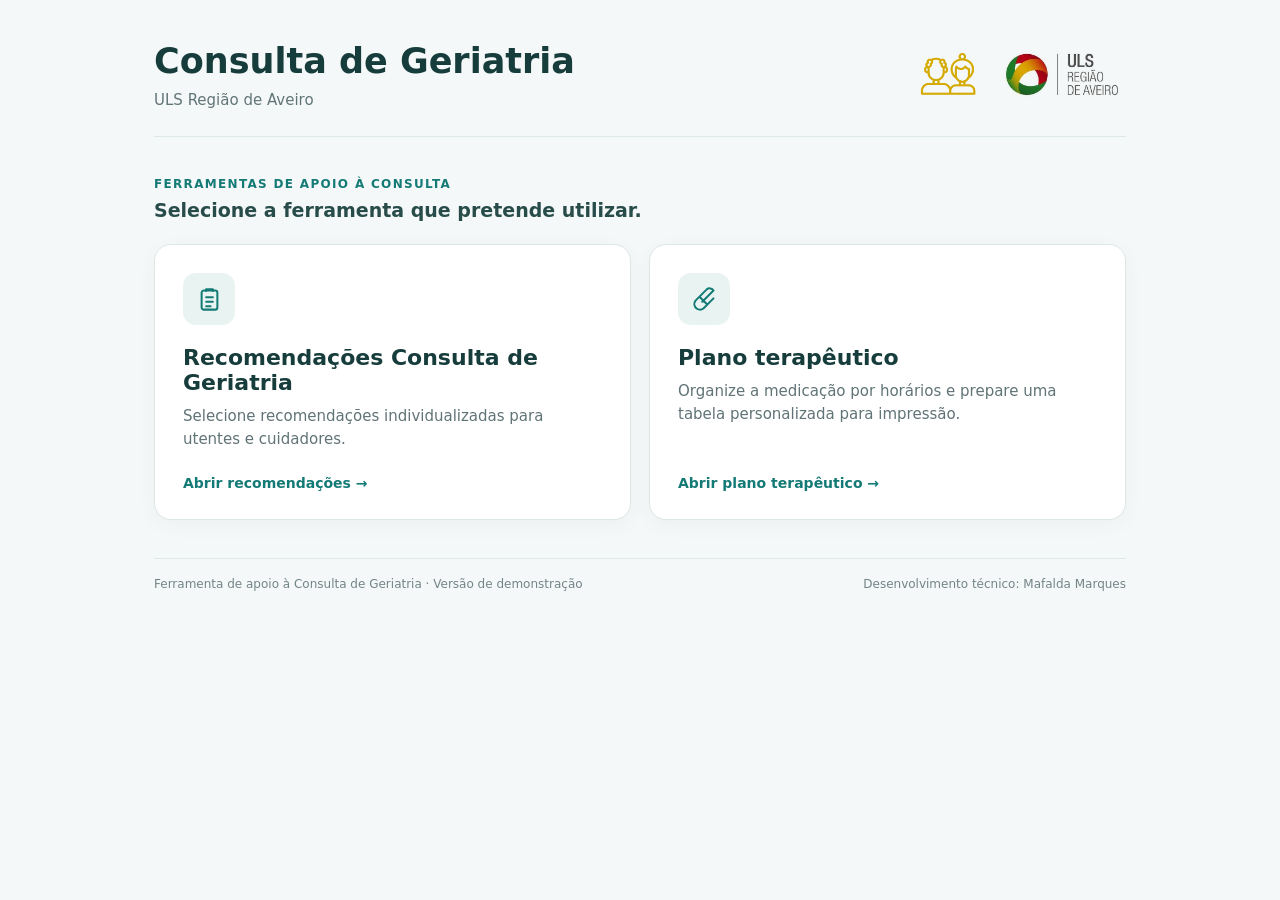
==== commit 49041cfa: "Integração da Consulta de Geriatria - Versão 7" ====
--- a/index.html
+++ b/index.html
@@ -1,456 +1,5 @@
 <!DOCTYPE html>
-<html lang="pt-PT">
-
-<head>
-  <meta charset="UTF-8">
-
-  <meta
-    name="viewport"
-    content="width=device-width, initial-scale=1.0"
-  >
-  <link rel="manifest" href="manifest.webmanifest">
-  <link rel="icon" type="image/png" href="imagens/icon-192.png">
-
-  <meta
-    name="theme-color"
-    content="#147a76"
-  >
-
-  <title>Consulta de Geriatria — ULS Região de Aveiro</title>
-
-  <link rel="stylesheet" href="style.css">
-</head>
-
-<body>
-
-  <a class="saltar-conteudo" href="#conteudo-principal">
-  Saltar para o conteúdo principal
-</a>
-
- <main class="aplicacao" id="conteudo-principal">
-
-    <!-- CABEÇALHO DA APLICAÇÃO -->
-    
-<header class="cabecalho-app">
-
-  <div class="logos-app">
-
-    <img
-      src="imagens/geriatria-sem-texto.png"
-      alt="Consulta de Geriatria"
-      class="logo-consulta-app"
-    >
-
-    <img
-      src="imagens/logo-ulsra.jpg"
-      alt="ULS Região de Aveiro"
-      class="logo-ulsra-app"
-    >
-
-  </div>
-
-  <div class="texto-cabecalho-app">
-
-    <h1>Consulta de Geriatria</h1>
-
-    <p class="uls-texto">
-      ULS Região de Aveiro
-    </p>
-
-    <p class="subtitulo">
-      Recomendações gerais para utentes e cuidadores
-    </p>
-
-  </div>
-
-</header>
-
-
-    <!-- ZONA DE SELEÇÃO -->
-    <div class="zona-selecao">
-
-  
-      <section>
-
-        <h2>
-          Selecione as recomendações a incluir
-        </h2>
-
-<div class="pesquisa-temas">
-
-  <span class="icone-pesquisa">⌕</span>
-
-  <input
-    type="search"
-    id="pesquisa-temas"
-    placeholder="Pesquisar tema..."
-    aria-label="Pesquisar tema"
-  >
-
-</div>
-
-        <div class="grelha-areas">
-
-          <!-- MOBILIDADE -->
-          <div class="area-selecao">
-
-            <h3>Mobilidade</h3>
-
-            <label class="tema-selecao">
-              <input
-                type="checkbox"
-                value="quedas"
-              >
-              <span>Quedas</span>
-            </label>
-
-            <label class="tema-selecao tema-indisponivel">
-  <input
-    type="checkbox"
-    value="fragilidade"
-    disabled
-    aria-disabled="true"
-aria-label="Fragilidade — em desenvolvimento"
-  >
-  <span>Fragilidade <small>— em desenvolvimento</small></span>
-</label>
-
-            <label class="tema-selecao tema-indisponivel">
-  <input
-    type="checkbox"
-    value="sarcopenia"
-    disabled
-    aria-disabled="true"
-aria-label="Sarcopenia — em desenvolvimento"
-  >
-  <span>Sarcopenia <small>— em desenvolvimento</small></span>
-</label>
-
-          </div>
-
-
-          <!-- NUTRIÇÃO -->
-          <div class="area-selecao">
-
-            <h3>Nutrição e hidratação</h3>
-
-            <label class="tema-selecao">
-    <input
-        type="checkbox"
-        value="alimentacao-demencia"
-    >
-    <span>Alimentação na Demência</span>
-</label>
-
-
-            <label class="tema-selecao tema-indisponivel">
-  <input
-    type="checkbox"
-    value="hidratacao"
-    disabled
-    aria-disabled="true"
-aria-label="Hidratação — em desenvolvimento"
-  >
-  <span>Hidratação <small>— em desenvolvimento</small></span>
-</label>
-
-          </div>
-
-          <!-- COGNIÇÃO E COMPORTAMENTO -->
-<div class="area-selecao">
-
-  <h3>Cognição e comportamento</h3>
-
-  <label class="tema-selecao">
-    <input
-      type="checkbox"
-      value="delirium"
-    >
-    <span>Delirium</span>
-  </label>
-
-</div>
-
-          <!-- ELIMINAÇÃO -->
-          <div class="area-selecao">
-
-            <h3>Eliminação</h3>
-
-            <label class="tema-selecao">
-              <input
-                type="checkbox"
-                value="obstipacao"
-              >
-              <span>Obstipação</span>
-            </label>
-
-          </div>
-
-
-          <!-- SONO -->
-          <div class="area-selecao">
-
-            <h3>Sono</h3>
-
-            <label class="tema-selecao">
-              <input
-                type="checkbox"
-                value="sono"
-              >
-              <span>Alterações do sono</span>
-            </label>
-
-          </div>
-
-
-          <!-- TERAPÊUTICA -->
-          <div class="area-selecao">
-
-            <h3>Terapêutica</h3>
-
-            <label class="tema-selecao tema-indisponivel">
-  <input
-    type="checkbox"
-    value="polimedicacao"
-    disabled
-    aria-disabled="true"
-aria-label="Polimedicaçao — em desenvolvimento"
-  >
-  <span>Polimedicação <small>— em desenvolvimento</small></span>
-</label>
-
-          </div>
-
-
-          <!-- CUIDADOR -->
-          <div class="area-selecao">
-
-            <h3>Cuidador</h3>
-
-            <label class="tema-selecao tema-indisponivel">
-  <input
-    type="checkbox"
-    value="sobrecarga"
-    disabled
-    aria-disabled="true"
-aria-label="Sobrecarga — em desenvolvimento"
-  >
-  <span>Sobrecarga do cuidador <small>— em desenvolvimento</small></span>
-</label>
-
-          </div>
-
-        </div>
-
-      </section>
-
-      <div class="recomendacao-individual">
-
-  <label for="recomendacao-individual">
-    Recomendações individualizadas
-  </label>
-
-  <textarea
-    id="recomendacao-individual"
-    rows="4"
-    placeholder="Ex.: Utilizar o andarilho também dentro de casa."
-    aria-describedby="ajuda-recomendacao-individual"
-  ></textarea>
-
-  <small id="ajuda-recomendacao-individual">
-    Campo opcional. Esta informação será incluída no documento gerado.
-  </small>
-
-</div>
-
-      <div class="acoes-selecao">
-
-  <button
-    type="button"
-    id="gerar-recomendacoes"
-    class="botao-principal"
-  >
-    Gerar recomendações
-  </button>
-
-  <button
-    type="button"
-    id="nova-consulta"
-    class="botao-secundario"
-  >
-    Nova consulta
-  </button>
-
-  <button
-  type="button"
-  id="abrir-estatisticas"
-  class="botao-estatisticas"
->
-  Estatísticas
-</button>
-
-</div>
-
-    </div>
-
-
-    <!-- DOCUMENTO GERADO -->
-    <section
-      id="resultado"
-      class="resultado oculto"
-      aria-live="polite"
-    >
-
-    <div class="modo-visualizacao">
-  <button
-    type="button"
-    id="modo-ecra"
-    class="modo-ativo"
-  >
-    Modo ecrã
-  </button>
-
-  <button
-    type="button"
-    id="modo-impressao"
-  >
-    Modo impressão
-  </button>
-</div>
-
-      <div id="conteudo-recomendacoes"></div>
-
-      <div class="acoes-resultado">
-
-  <button
-    type="button"
-    id="imprimir"
-    class="botao-principal"
-  >
-    Imprimir / Guardar em PDF
-  </button>
-
-  <button
-    type="button"
-    id="nova-consulta-resultado"
-    class="botao-secundario"
-  >
-    Nova consulta
-  </button>
-
-</div>
-
-    </section>
-
-    <section
-  id="painel-estatisticas"
-  class="painel-estatisticas oculto"
-  aria-labelledby="titulo-estatisticas"
->
-
-  <div class="cabecalho-estatisticas">
-    <h2 id="titulo-estatisticas">
-      Estatísticas da aplicação
-    </h2>
-
-    <div class="estat-periodo">
-  <label for="estat-filtro-periodo">Período:</label>
-
-  <select id="estat-filtro-periodo">
-    <option value="mes-atual">Este mês</option>
-    <option value="mes-anterior">Mês anterior</option>
-    <option value="ano-atual">Este ano</option>
-    <option value="total">Total</option>
-  </select>
-</div>
-
-    <button
-      type="button"
-      id="fechar-estatisticas"
-      class="fechar-estatisticas"
-      aria-label="Fechar estatísticas"
-    >
-      ×
-    </button>
-  </div>
-
-  <div class="resumo-estatisticas">
-
-    <div class="cartao-estatistica">
-      <span class="valor-estatistica" id="estat-total">0</span>
-      <span class="rotulo-estatistica">Documentos gerados</span>
-    </div>
-
-    <div class="cartao-estatistica">
-      <span class="valor-estatistica" id="estat-mes">0</span>
-      <span class="rotulo-estatistica">Dias com utilização</span>
-    </div>
-
-    <div class="cartao-estatistica">
-      <span class="valor-estatistica" id="estat-individualizadas">0</span>
-      <span class="rotulo-estatistica">Com recomendações individualizadas</span>
-    </div>
-
-    <div class="cartao-estatistica">
-      <span class="valor-estatistica" id="estat-tema-top">—</span>
-      <span class="rotulo-estatistica">Tema mais utilizado</span>
-    </div>
-
-  </div>
-
-  <div class="ranking-estatisticas">
-    <h3>Temas mais utilizados</h3>
-    <div id="lista-temas-estatisticas"></div>
-  </div>
-
-  <p class="nota-estatisticas">
-    Dados anónimos guardados apenas neste dispositivo.
-  </p>
-
-  <button
-  type="button"
-  id="limpar-estatisticas"
-  class="botao-limpar-estatisticas"
->
-  Limpar dados de teste
-</button>
-
-</section>
-
-    <!-- RODAPÉ DA APP -->
-
-   <footer class="rodape-app">
-  <span>
-    Ferramenta de apoio à Consulta de Geriatria.
-    As recomendações apresentadas são gerais e não
-    substituem a avaliação clínica individual.
-  </span>
-
-   <span class="credito-app">
-    App: Mafalda Marques · <span id="versao-app"></span>
-  </span>
-</footer>
-
-  </main>
-
-  <div
-  id="aviso-atualizacao"
-  class="aviso-atualizacao oculto"
-  role="status"
-  aria-live="polite"
->
-  <span>Está disponível uma nova versão da aplicação.</span>
-
-  <button
-    type="button"
-    id="botao-atualizar-app"
-  >
-    Atualizar agora
-  </button>
-</div>
-
-  <script src="script.js"></script>
-
-</body>
-
-</html>+<html lang="pt-PT"><head><meta charset="UTF-8"><meta name="viewport" content="width=device-width,initial-scale=1"><meta name="theme-color" content="#147a76"><link rel="manifest" href="manifest.webmanifest"><link rel="icon" href="imagens/icon-192.png"><title>Consulta de Geriatria — ULS Região de Aveiro</title>
+<style>
+:root{font-family:system-ui,-apple-system,"Segoe UI",Arial,sans-serif;color:#26373c;background:#f5f8f8}*{box-sizing:border-box}body{margin:0}a{color:inherit}.shell{max-width:1020px;margin:0 auto;padding:36px 24px 28px}.mast{display:flex;justify-content:space-between;align-items:center;gap:24px;padding-bottom:24px;border-bottom:1px solid #dfe9e8}.brand h1{font-size:clamp(25px,3.6vw,35px);line-height:1.2;margin:0 0 9px;color:#163d3b}.brand p{margin:0;color:#617577;font-size:15px}.logos{display:flex;align-items:center;gap:20px;flex-shrink:0}.logos img:first-child{width:58px;height:58px;object-fit:contain}.logos img:last-child{width:128px;height:76px;object-fit:contain}.eyebrow{font-size:12px;font-weight:700;letter-spacing:.11em;text-transform:uppercase;color:#147a76;margin:40px 0 8px}.intro{font-size:19px;font-weight:600;color:#274c4a;margin:0 0 23px}.cards{display:grid;grid-template-columns:repeat(2,minmax(0,1fr));gap:18px}.card{display:flex;flex-direction:column;text-decoration:none;background:#fff;border:1px solid #dce7e6;border-radius:17px;padding:28px;min-height:254px;box-shadow:0 5px 19px #1d46450b;transition:transform .15s,border-color .15s,box-shadow .15s}.card:hover,.card:focus-visible{transform:translateY(-3px);border-color:#147a76;box-shadow:0 12px 25px #1d46451a;outline:none}.glyph{width:52px;height:52px;border-radius:13px;display:grid;place-items:center;background:#e9f4f2;color:#147a76;margin-bottom:20px}.glyph svg{width:27px;height:27px;fill:none;stroke:currentColor;stroke-width:1.8;stroke-linecap:round;stroke-linejoin:round}.card h2{font-size:22px;margin:0 0 10px;color:#163d3b}.card p{margin:0 0 23px;color:#607376;line-height:1.55;font-size:15px}.go{margin-top:auto;font-size:14px;font-weight:700;color:#147a76}.footer{display:flex;justify-content:space-between;gap:16px;flex-wrap:wrap;border-top:1px solid #dfe9e8;margin-top:38px;padding-top:18px;font-size:12px;color:#738487}@media(max-width:690px){.shell{padding:24px 17px}.mast{align-items:flex-start}.logos{gap:6px}.logos img:first-child{width:40px;height:48px}.logos img:last-child{width:82px;height:50px}.cards{grid-template-columns:1fr}.card{min-height:215px;padding:23px}.intro{font-size:17px}}
+</style></head><body><main class="shell"><header class="mast"><div class="brand"><h1>Consulta de Geriatria</h1><p>ULS Região de Aveiro</p></div><div class="logos"><img src="imagens/geriatria-sem-texto.png" alt="Símbolo da Consulta de Geriatria"><img src="imagens/logo-ulsra-transparente.png" alt="ULS Região de Aveiro"></div></header><p class="eyebrow">Ferramentas de apoio à consulta</p><p class="intro">Selecione a ferramenta que pretende utilizar.</p><section class="cards" aria-label="Módulos disponíveis"><a class="card" href="recomendacoes.html"><span class="glyph" aria-hidden="true"><svg viewBox="0 0 24 24"><rect x="5" y="4" width="14" height="17" rx="2"/><path d="M9 4.5V3h6v1.5M9 10h6M9 14h6M9 18h4"/></svg></span><h2>Recomendações Consulta de Geriatria</h2><p>Selecione recomendações individualizadas para utentes e cuidadores.</p><span class="go">Abrir recomendações →</span></a><a class="card" href="plano-terapeutico.html"><span class="glyph" aria-hidden="true"><svg viewBox="0 0 24 24"><path d="M10 14 20 4a4 4 0 0 0-6-1L4 13a5 5 0 0 0 7 7l9-9M8 10l6 6"/></svg></span><h2>Plano terapêutico</h2><p>Organize a medicação por horários e prepare uma tabela personalizada para impressão.</p><span class="go">Abrir plano terapêutico →</span></a></section><footer class="footer"><span>Ferramenta de apoio à Consulta de Geriatria · Versão de demonstração</span><span>Desenvolvimento técnico: Mafalda Marques</span></footer></main><script>if('serviceWorker' in navigator && location.protocol!=='file:'){window.addEventListener('load',()=>navigator.serviceWorker.register('./service-worker.js').catch(()=>{}))}</script></body></html>
